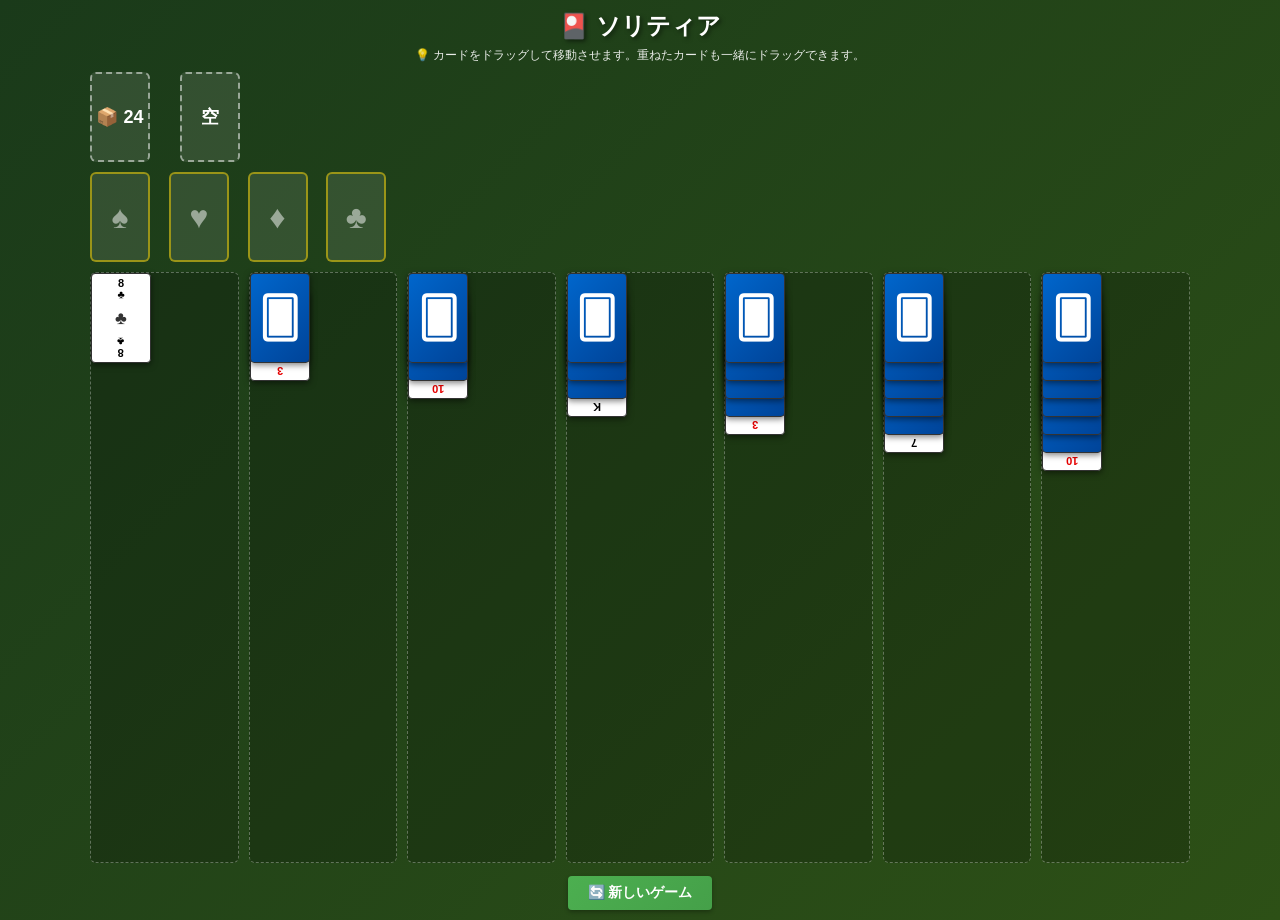
==== index.html @ 63add9cf "Fix tableau card overlap by positioning cards in the stack instead of relying on CSS margin-only sta" ====
<!DOCTYPE html>
<html lang="ja">
<head>
    <meta charset="UTF-8">
    <meta name="viewport" content="width=device-width, initial-scale=1.0">
    <meta http-equiv="Cache-Control" content="no-cache, no-store, must-revalidate">
    <meta http-equiv="Pragma" content="no-cache">
    <meta http-equiv="Expires" content="0">
    <title>Solitaire Game - ドラッグ & ドロップ版</title>
    <style>
        * {
            margin: 0;
            padding: 0;
            box-sizing: border-box;
        }

        body {
            font-family: 'Arial', sans-serif;
            background: linear-gradient(135deg, #1a3a1a, #2d5016);
            min-height: 100vh;
            padding: 10px;
            color: #fff;
        }

        .container {
            max-width: 1100px;
            margin: 0 auto;
            height: 100vh;
            display: flex;
            flex-direction: column;
        }

        h1 {
            text-align: center;
            margin-bottom: 5px;
            font-size: 24px;
            text-shadow: 2px 2px 4px rgba(0, 0, 0, 0.5);
        }

        .instructions {
            text-align: center;
            margin-bottom: 8px;
            font-size: 12px;
            opacity: 0.9;
        }

        #game-container {
            display: flex;
            flex-direction: column;
            gap: 10px;
            margin-bottom: 8px;
            flex: 1;
            overflow: hidden;
        }

        .top-area {
            display: flex;
            gap: 20px;
            justify-content: flex-start;
        }

        .pile {
            width: 60px;
            height: 90px;
            background: rgba(255, 255, 255, 0.1);
            border: 2px dashed rgba(255, 255, 255, 0.5);
            border-radius: 6px;
            display: flex;
            align-items: center;
            justify-content: center;
            cursor: pointer;
            font-size: 18px;
            font-weight: bold;
            transition: all 0.2s;
            position: relative;
            flex-shrink: 0;
        }

        .pile:hover {
            background: rgba(255, 255, 255, 0.2);
            border-color: rgba(255, 255, 255, 0.8);
        }

        .pile.waste {
            margin-left: 10px;
        }

        .foundation-area {
            display: grid;
            grid-template-columns: repeat(4, 1fr);
            gap: 15px;
            max-width: 300px;
        }

        .foundation {
            border: 2px solid rgba(255, 215, 0, 0.5) !important;
            background: rgba(255, 255, 255, 0.1) !important;
            border-radius: 6px;
            width: 60px;
            height: 90px;
            display: flex;
            align-items: center;
            justify-content: center;
            flex-shrink: 0;
        }

        .foundation:hover {
            border: 2px solid rgba(255, 215, 0, 1) !important;
            background: rgba(255, 255, 255, 0.15) !important;
        }

        .empty-foundation {
            font-size: 32px;
            opacity: 0.5;
        }

        .tableau-area {
            display: grid;
            grid-template-columns: repeat(7, 1fr);
            gap: 10px;
            flex: 1;
        }

        .tableau-column {
            min-height: 0;
            border: 1px dashed rgba(255, 255, 255, 0.3);
            border-radius: 6px;
            padding: 6px;
            background: rgba(0, 0, 0, 0.2);
            display: flex;
            flex-direction: column;
            gap: 0;
            align-content: flex-start;
            transition: all 0.2s;
            overflow: visible;
            position: relative;
        }

        .tableau-column:hover {
            background: rgba(0, 0, 0, 0.3);
            border-color: rgba(255, 255, 255, 0.5);
        }

        .tableau-column.drag-over {
            background: rgba(100, 200, 100, 0.3);
            border-color: rgba(100, 200, 100, 0.8);
        }

        .card {
            width: 60px;
            height: 90px;
            background: white;
            border: 1px solid #333;
            border-radius: 4px;
            display: flex;
            flex-direction: column;
            align-items: center;
            justify-content: space-between;
            cursor: grab;
            user-select: none;
            transition: all 0.2s;
            font-weight: bold;
            box-shadow: 0 2px 6px rgba(0, 0, 0, 0.5);
            padding: 4px;
            position: relative;
            flex-shrink: 0;
            margin-top: 0;
            z-index: 1;
        }

        .card:first-child {
            margin-top: 0;
            z-index: 1;
        }

        .card:active {
            cursor: grabbing;
            opacity: 0.8;
        }

        .card.face-down {
            background: linear-gradient(135deg, #0066cc, #004499);
            color: white;
            font-size: 40px;
            cursor: pointer;
            justify-content: center;
            z-index: 1;
            position: relative;
        }

        .card.face-up {
            color: #333;
        }

        .card:hover {
            transform: translateY(-3px);
            box-shadow: 0 3px 8px rgba(0, 0, 0, 0.7);
            z-index: 100;
        }

        .card-top {
            font-size: 11px;
            font-weight: bold;
            text-align: center;
            line-height: 1;
        }

        .card-center {
            font-size: 18px;
            display: flex;
            align-items: center;
            justify-content: center;
            flex: 1;
        }

        .card-bottom {
            font-size: 11px;
            font-weight: bold;
            text-align: center;
            transform: rotate(180deg);
            line-height: 1;
        }

        .card-rank-red {
            color: #e60000;
        }

        .card-rank-black {
            color: #000;
        }

        .drag-ghost {
            opacity: 0.5;
            transform: scale(0.95);
        }

        #reset-btn {
            display: block;
            margin: 5px auto 0;
            padding: 8px 20px;
            font-size: 14px;
            background: linear-gradient(135deg, #4CAF50, #45a049);
            color: white;
            border: none;
            border-radius: 4px;
            cursor: pointer;
            transition: all 0.3s;
            font-weight: bold;
            box-shadow: 0 2px 4px rgba(0, 0, 0, 0.3);
            flex-shrink: 0;
        }

        #reset-btn:hover {
            background: linear-gradient(135deg, #45a049, #3d8b40);
            transform: translateY(-2px);
            box-shadow: 0 4px 6px rgba(0, 0, 0, 0.4);
        }

        #reset-btn:active {
            transform: translateY(0);
        }

        @media (max-width: 768px) {
            .tableau-area {
                grid-template-columns: repeat(4, 1fr);
            }
            
            h1 {
                font-size: 20px;
            }
        }
    </style>
</head>
<body>
    <div class="container">
        <h1>🎴 ソリティア</h1>
        <p class="instructions">💡 カードをドラッグして移動させます。重ねたカードも一緒にドラッグできます。</p>
        <div id="game-container"></div>
        <button id="reset-btn" onclick="location.reload()">🔄 新しいゲーム</button>
    </div>
    <script src="solitaire.js?v=6"></script>
</body>
</html>
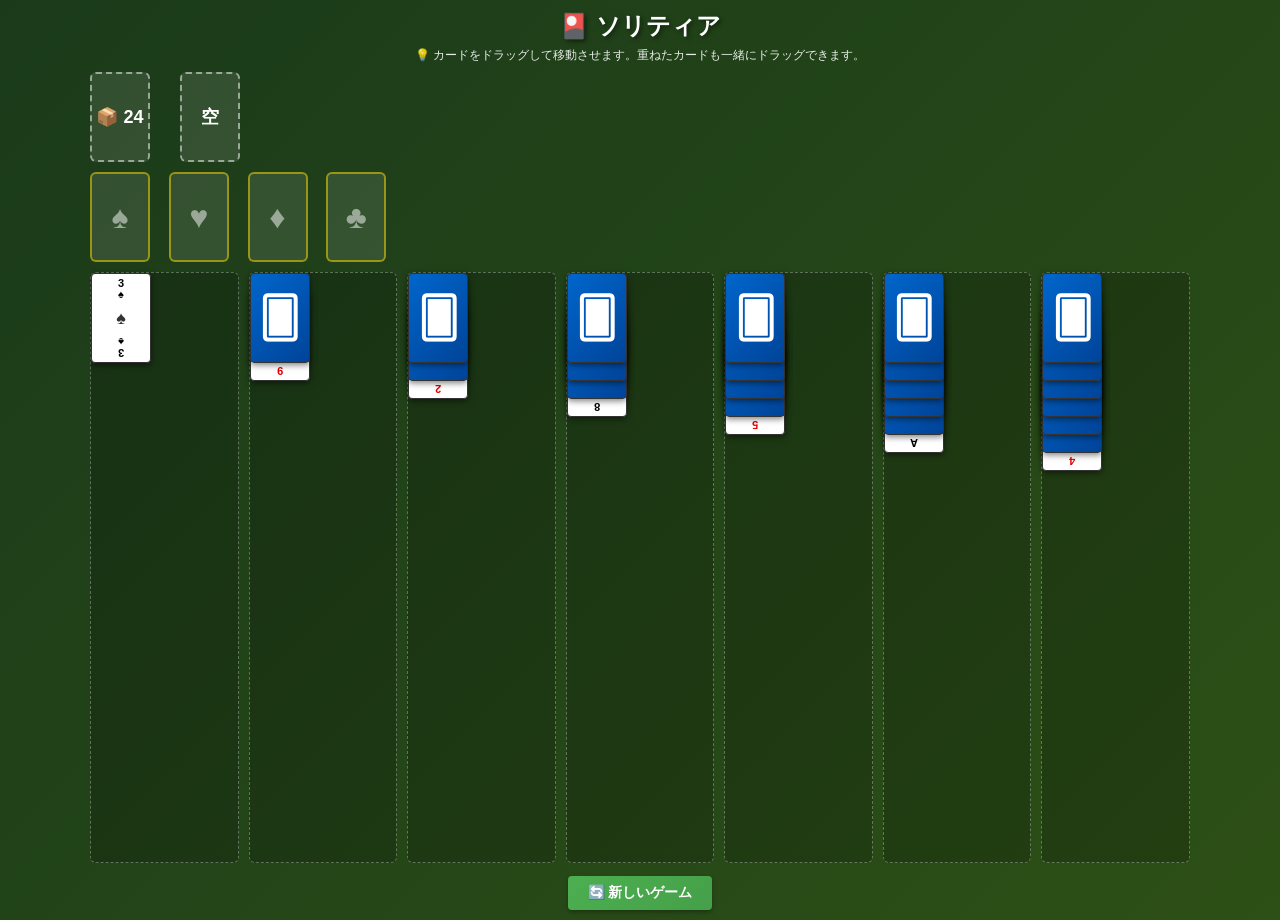
==== commit 6b8e6d8c: "Complete rewrite: Fix tableau card stacking with absolute positioning" ====
--- a/index.html
+++ b/index.html
@@ -102,6 +102,7 @@
             align-items: center;
             justify-content: center;
             flex-shrink: 0;
+            position: relative;
         }
 
         .foundation:hover {
@@ -127,13 +128,10 @@
             border-radius: 6px;
             padding: 6px;
             background: rgba(0, 0, 0, 0.2);
-            display: flex;
-            flex-direction: column;
-            gap: 0;
-            align-content: flex-start;
             transition: all 0.2s;
             overflow: visible;
             position: relative;
+            height: 100%;
         }
 
         .tableau-column:hover {
@@ -158,19 +156,12 @@
             justify-content: space-between;
             cursor: grab;
             user-select: none;
-            transition: all 0.2s;
             font-weight: bold;
             box-shadow: 0 2px 6px rgba(0, 0, 0, 0.5);
             padding: 4px;
-            position: relative;
-            flex-shrink: 0;
-            margin-top: 0;
-            z-index: 1;
-        }
-
-        .card:first-child {
-            margin-top: 0;
-            z-index: 1;
+            flex-shrink: 0;
+            position: absolute;
+            left: 6px;
         }
 
         .card:active {
@@ -184,8 +175,6 @@
             font-size: 40px;
             cursor: pointer;
             justify-content: center;
-            z-index: 1;
-            position: relative;
         }
 
         .card.face-up {
@@ -195,7 +184,7 @@
         .card:hover {
             transform: translateY(-3px);
             box-shadow: 0 3px 8px rgba(0, 0, 0, 0.7);
-            z-index: 100;
+            z-index: 1000 !important;
         }
 
         .card-top {
@@ -227,11 +216,6 @@
 
         .card-rank-black {
             color: #000;
-        }
-
-        .drag-ghost {
-            opacity: 0.5;
-            transform: scale(0.95);
         }
 
         #reset-btn {
@@ -278,6 +262,6 @@
         <div id="game-container"></div>
         <button id="reset-btn" onclick="location.reload()">🔄 新しいゲーム</button>
     </div>
-    <script src="solitaire.js?v=6"></script>
+    <script src="solitaire.js?v=10"></script>
 </body>
 </html>
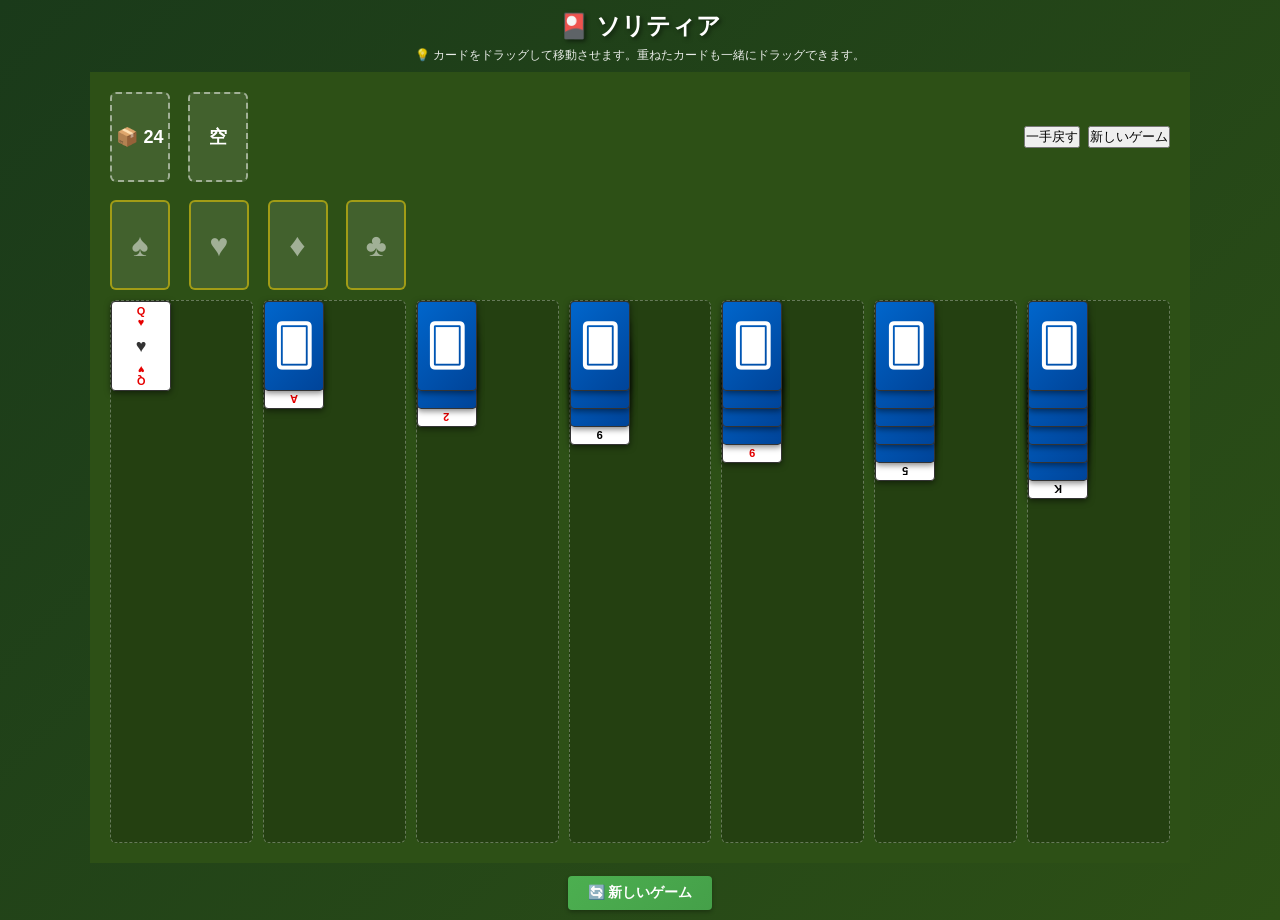
==== commit 915725d5: "Update index.html" ====
--- a/index.html
+++ b/index.html
@@ -7,6 +7,8 @@
     <meta http-equiv="Pragma" content="no-cache">
     <meta http-equiv="Expires" content="0">
     <title>Solitaire Game - ドラッグ & ドロップ版</title>
+     <link rel="stylesheet" href="style.css">
+</head>
     <style>
         * {
             margin: 0;
--- a/style.css
+++ b/style.css
@@ -0,0 +1,24 @@
+#game-container {
+    display: grid;
+    grid-template-columns: repeat(7, 100px);
+    gap: 20px;
+    padding: 20px;
+    background-color: #2d5016;
+}
+
+.card {
+    width: 100px;
+    height: 140px;
+    background-color: white;
+    border: 2px solid black;
+    border-radius: 5px;
+    display: flex;
+    align-items: center;
+    justify-content: center;
+    cursor: pointer;
+    font-weight: bold;
+}
+
+.card.face-down {
+    background-color: #0066cc;
+}
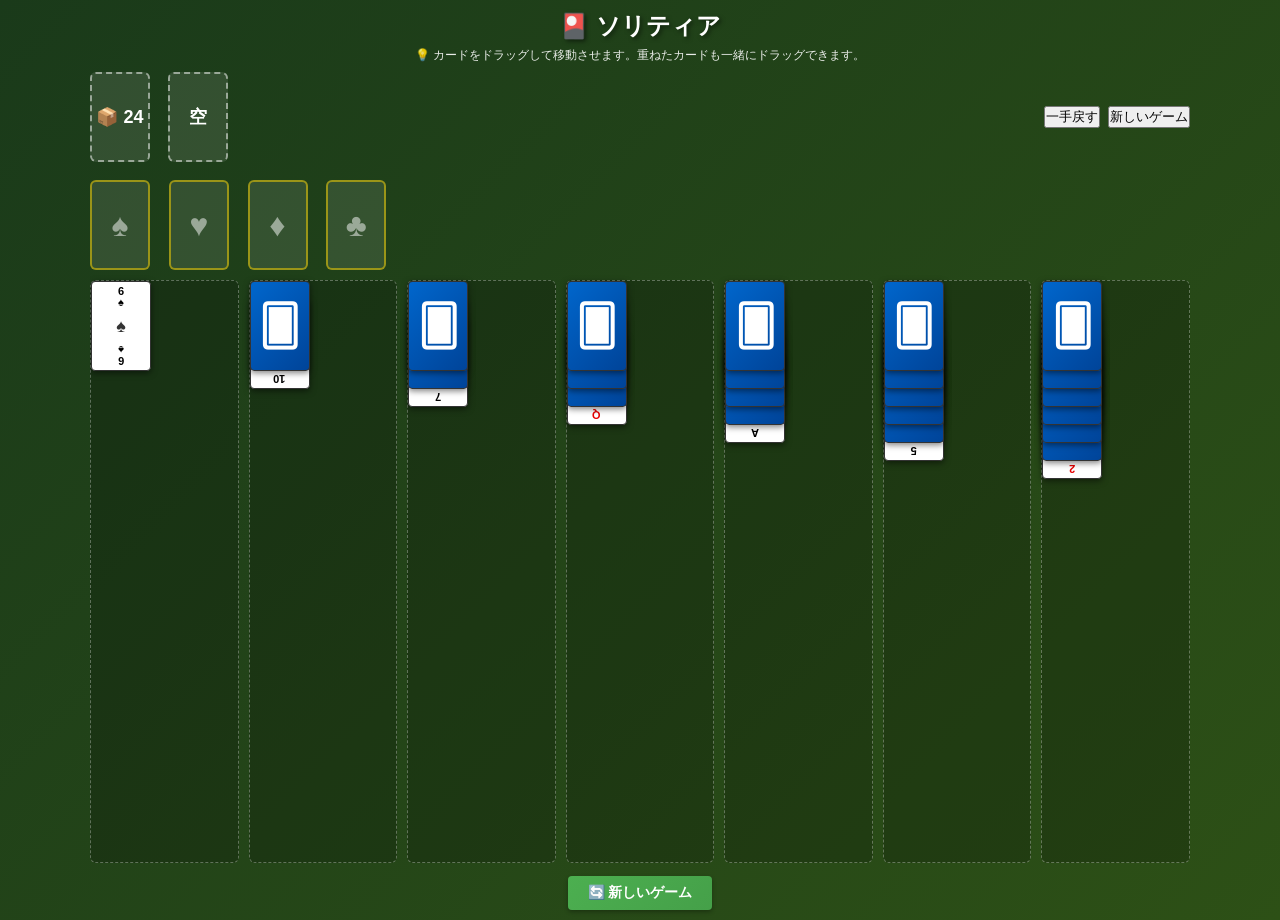
==== commit 8d2678a4: "Update index.html" ====
--- a/index.html
+++ b/index.html
@@ -7,8 +7,6 @@
     <meta http-equiv="Pragma" content="no-cache">
     <meta http-equiv="Expires" content="0">
     <title>Solitaire Game - ドラッグ & ドロップ版</title>
-     <link rel="stylesheet" href="style.css">
-</head>
     <style>
         * {
             margin: 0;
@@ -156,7 +154,7 @@
             flex-direction: column;
             align-items: center;
             justify-content: space-between;
-            cursor: grab;
+            cursor: pointer;
             user-select: none;
             font-weight: bold;
             box-shadow: 0 2px 6px rgba(0, 0, 0, 0.5);
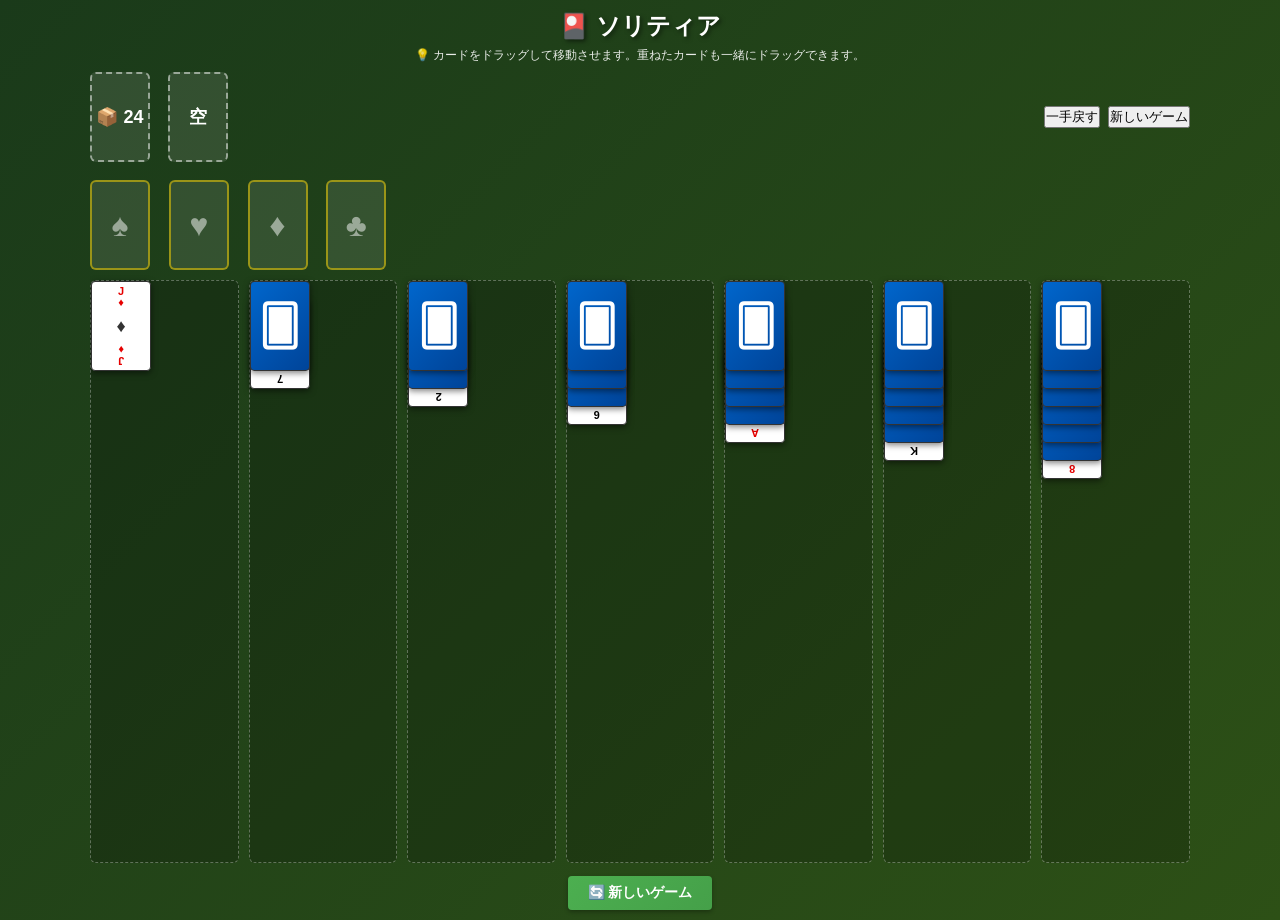
==== commit 8445350f: "Change cursor style from pointer to grab" ====
--- a/index.html
+++ b/index.html
@@ -154,7 +154,7 @@
             flex-direction: column;
             align-items: center;
             justify-content: space-between;
-            cursor: pointer;
+            cursor: grab;
             user-select: none;
             font-weight: bold;
             box-shadow: 0 2px 6px rgba(0, 0, 0, 0.5);
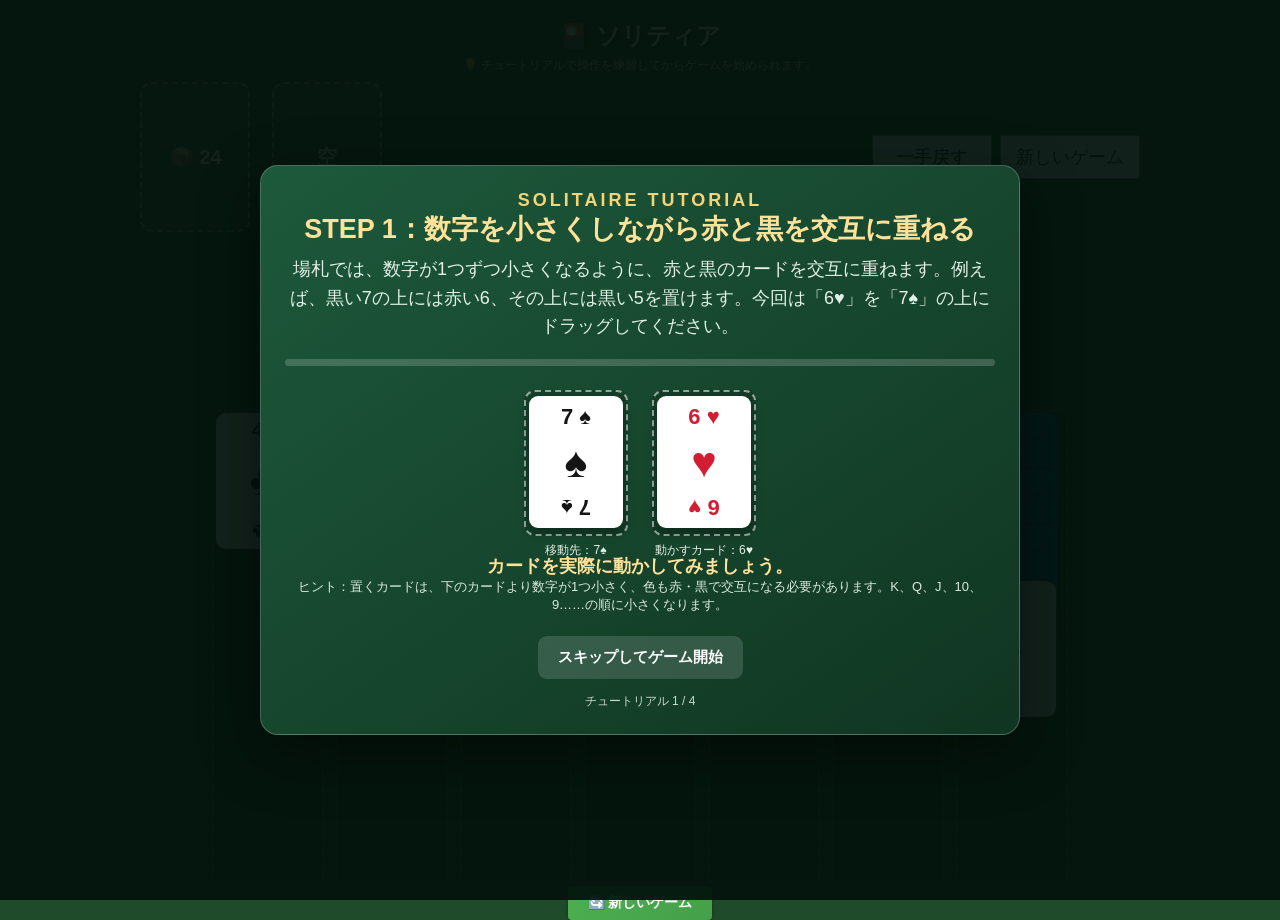
==== commit 264787d3: "Rename index2.html to index.html" ====
--- a/index.html
+++ b/index.html
@@ -3,10 +3,14 @@
 <head>
     <meta charset="UTF-8">
     <meta name="viewport" content="width=device-width, initial-scale=1.0">
-    <meta http-equiv="Cache-Control" content="no-cache, no-store, must-revalidate">
+
+    <meta http-equiv="Cache-Control"
+          content="no-cache, no-store, must-revalidate">
     <meta http-equiv="Pragma" content="no-cache">
     <meta http-equiv="Expires" content="0">
+
     <title>Solitaire Game - ドラッグ & ドロップ版</title>
+
     <style>
         * {
             margin: 0;
@@ -248,20 +252,29 @@
             .tableau-area {
                 grid-template-columns: repeat(4, 1fr);
             }
-            
+
             h1 {
                 font-size: 20px;
             }
         }
     </style>
 </head>
+
 <body>
     <div class="container">
         <h1>🎴 ソリティア</h1>
-        <p class="instructions">💡 カードをドラッグして移動させます。重ねたカードも一緒にドラッグできます。</p>
+
+        <p class="instructions">
+            💡 チュートリアルで操作を練習してからゲームを始められます。
+        </p>
+
         <div id="game-container"></div>
-        <button id="reset-btn" onclick="location.reload()">🔄 新しいゲーム</button>
+
+        <button id="reset-btn" onclick="location.reload()">
+            🔄 新しいゲーム
+        </button>
     </div>
-    <script src="solitaire.js?v=10"></script>
+
+    <script src="solitaire_tutorial.js?v=12"></script>
 </body>
 </html>
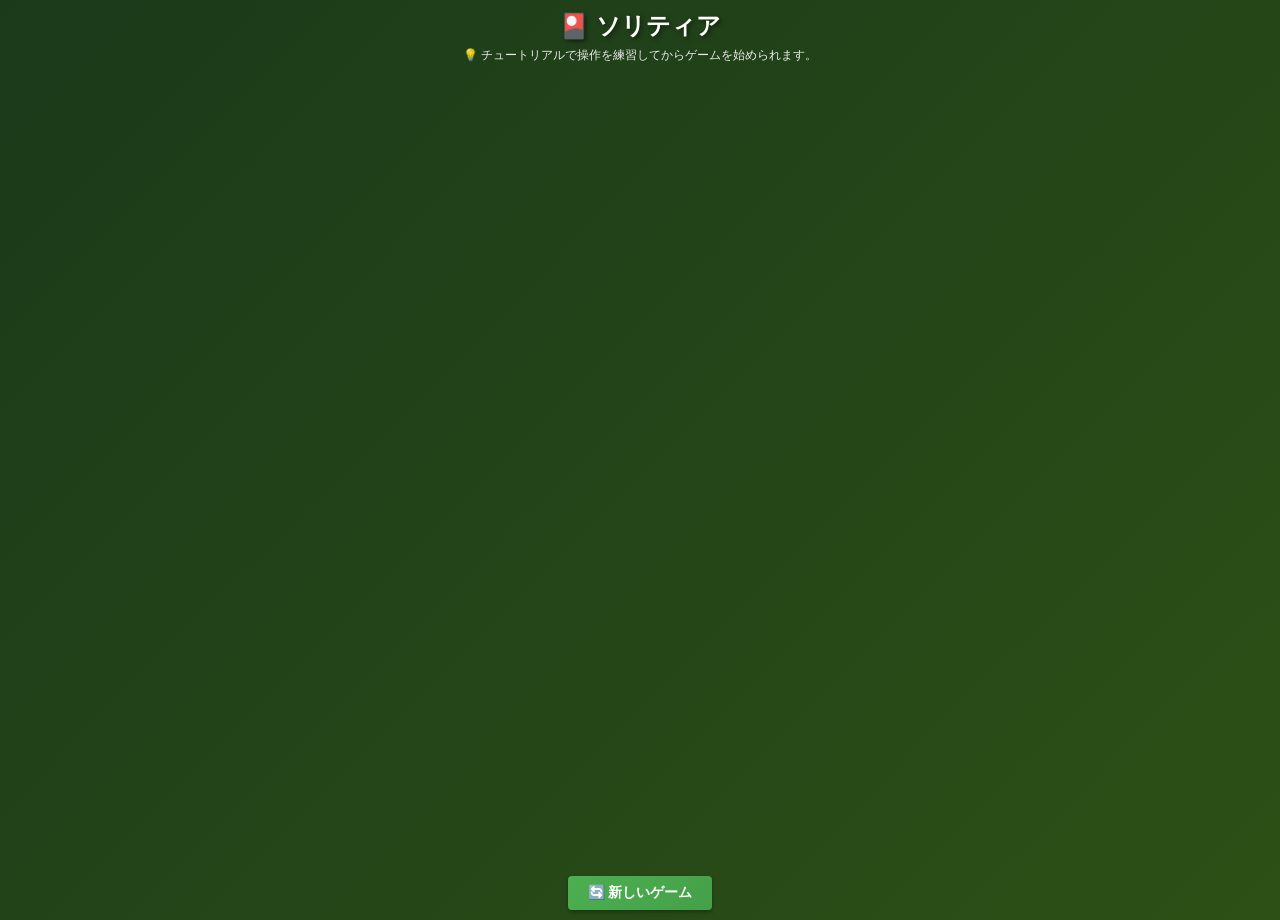
==== commit 579e3ddb: "Replace script source from solitaire_tutorial.js to solitaire.js" ====
--- a/index.html
+++ b/index.html
@@ -275,6 +275,6 @@
         </button>
     </div>
 
-    <script src="solitaire_tutorial.js?v=12"></script>
+    <script src="solitaire.js?v=12"></script>
 </body>
 </html>
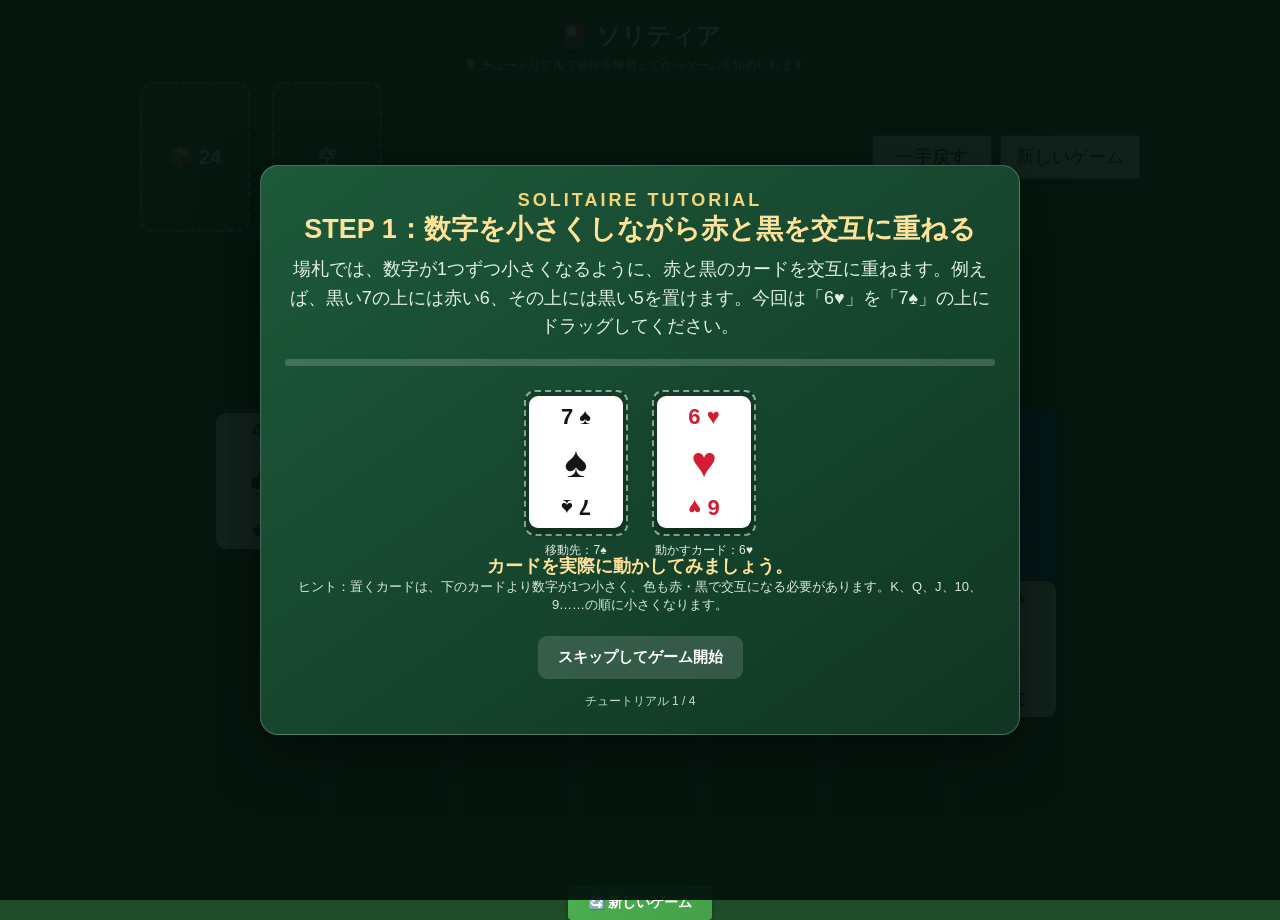
==== commit f7330520: "Update title of the Solitaire Game page" ====
--- a/index.html
+++ b/index.html
@@ -9,7 +9,7 @@
     <meta http-equiv="Pragma" content="no-cache">
     <meta http-equiv="Expires" content="0">
 
-    <title>Solitaire Game - ドラッグ & ドロップ版</title>
+    <title>Solitaire Game </title>
 
     <style>
         * {
